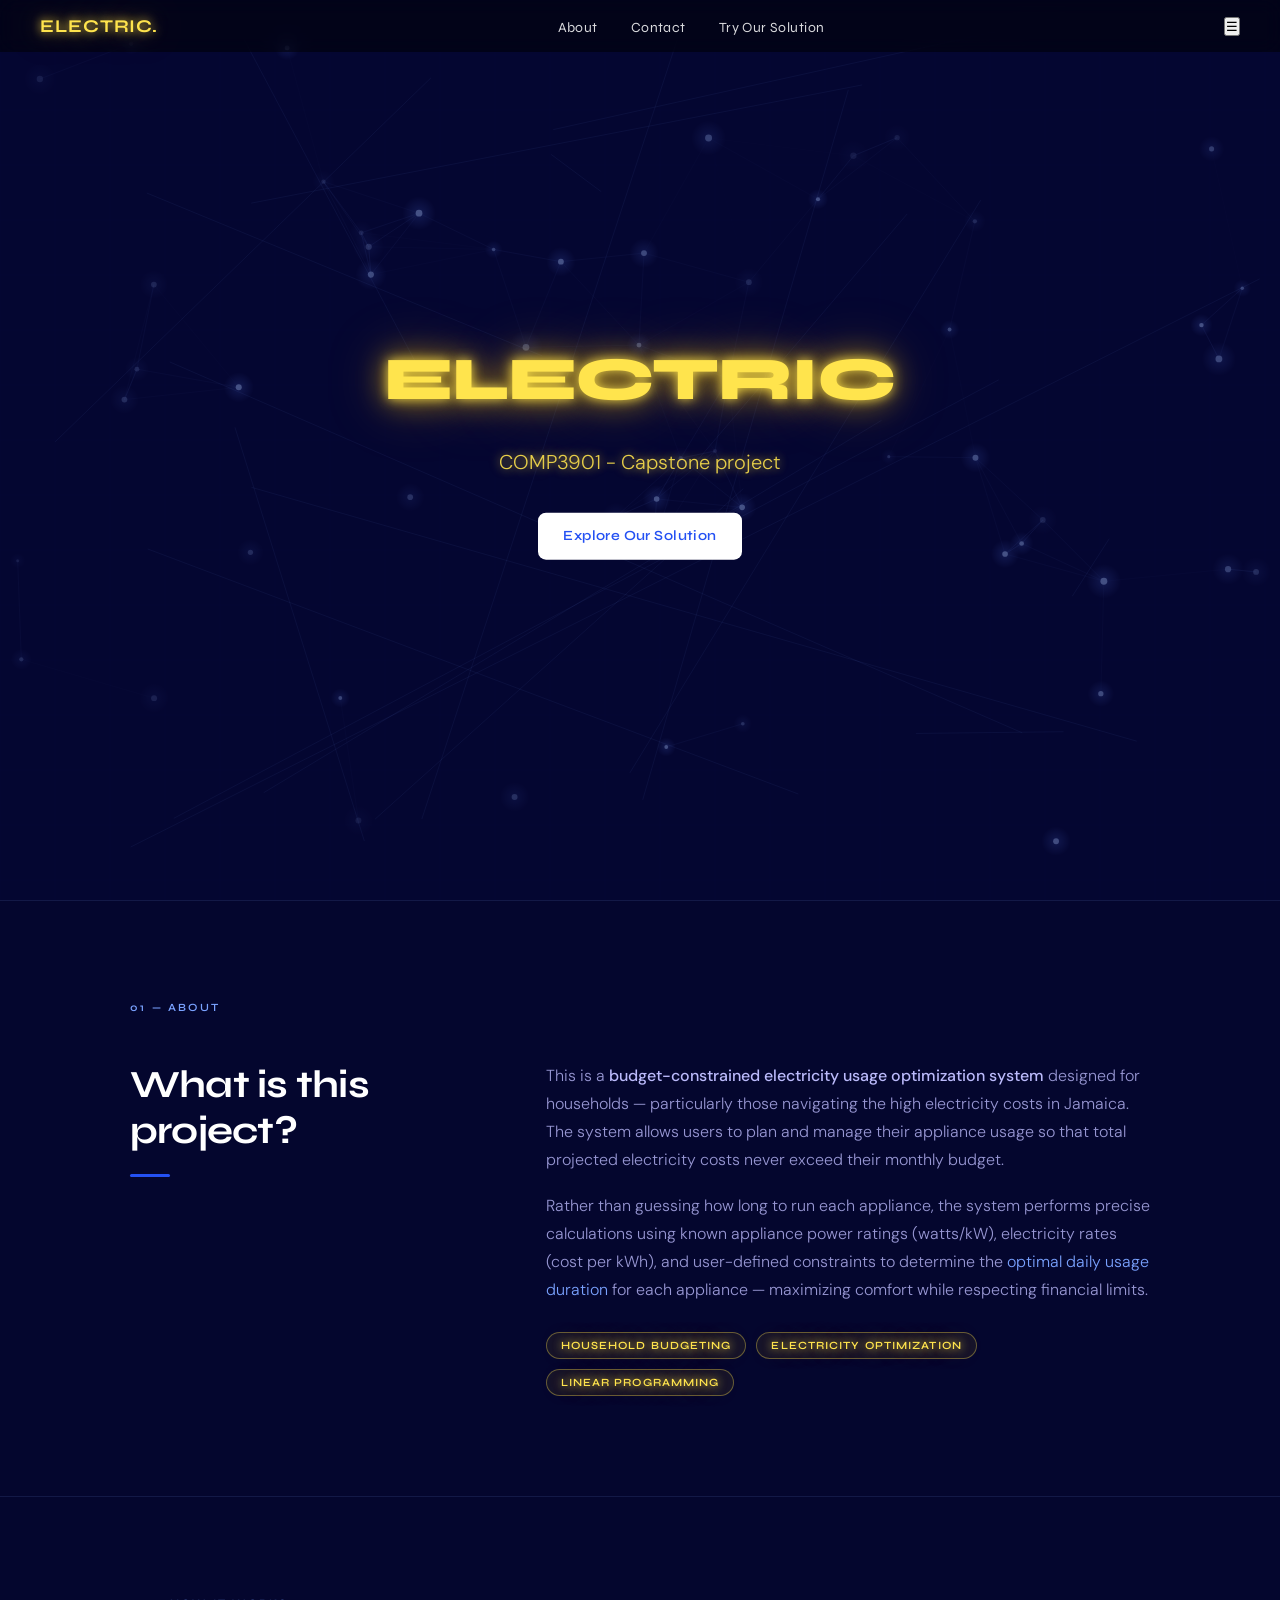
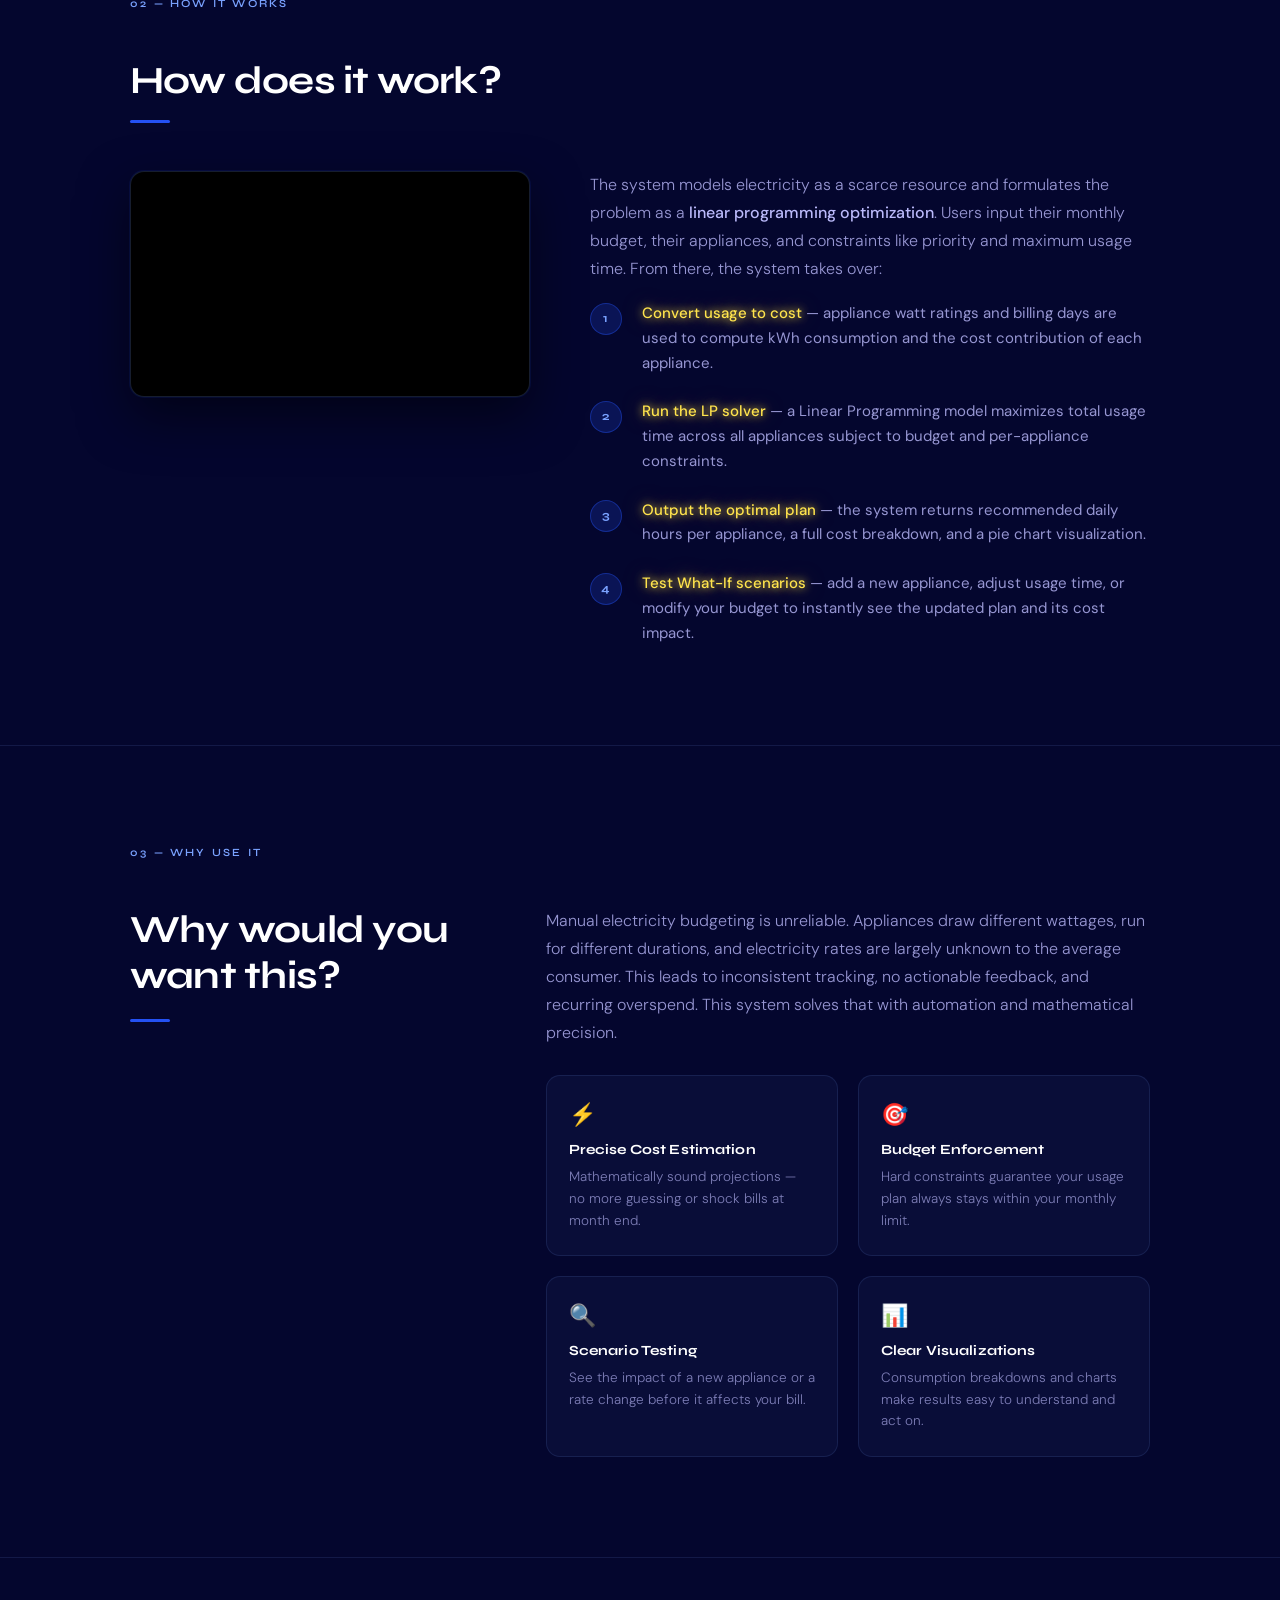
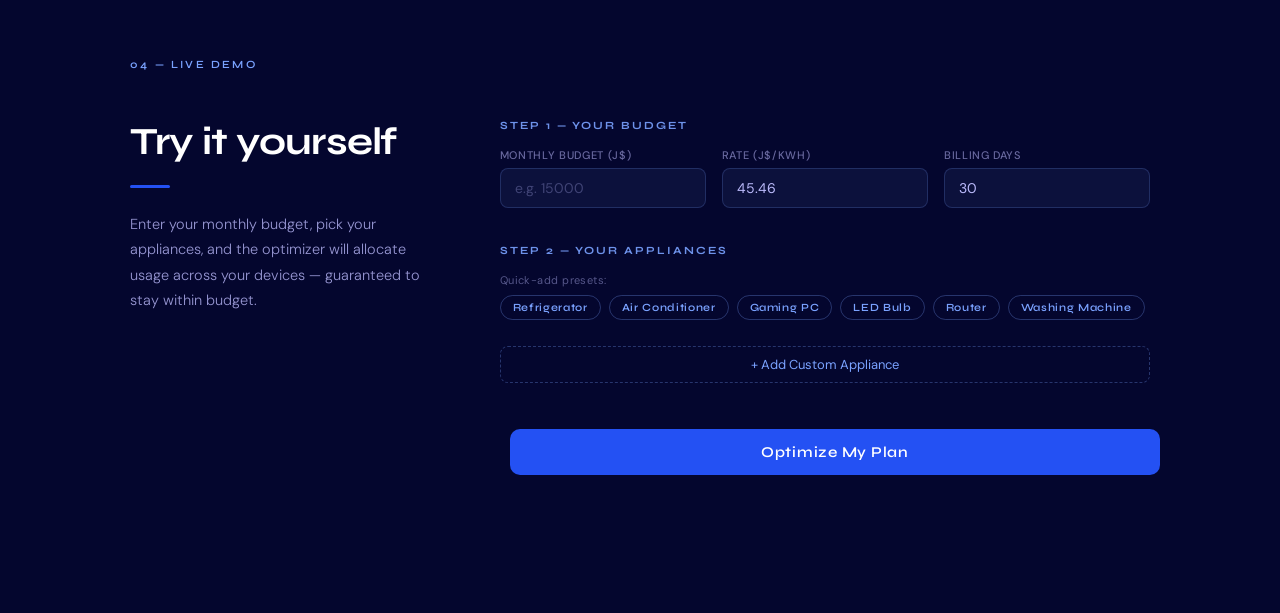
==== index.html @ 824e5304 "ELECTRIC Website 2026" ====
<!DOCTYPE html>
<html lang="en">
<head>
  <meta charset="UTF-8">
  <meta name="viewport" content="width=device-width, initial-scale=1.0">
  <title>ELECTRIC</title>
  <link rel="preconnect" href="https://fonts.googleapis.com">
  <link rel="preconnect" href="https://fonts.gstatic.com" crossorigin>
  <link href="https://fonts.googleapis.com/css2?family=Syne:wght@400;600;700;800&family=DM+Sans:ital,opsz,wght@0,9..40,300;0,9..40,400;0,9..40,500;1,9..40,300&display=swap" rel="stylesheet">
  <link rel="stylesheet" href="styles.css">
</head>

<body>

<!-- NAVBAR -->
<header class="navbar">
  <div class="nav-container">
    <div class="logo">ELECTRIC.</div>
    <nav class="nav-links">
      <a href="about.html">About</a>
      <a href="contact.html">Contact</a>
      <a href="#demo">Try Our Solution</a>
    </nav>
    <button class="menu-toggle">☰</button>
  </div>
</header>

<!-- HERO -->
<section class="hero">
  <canvas id="heroCanvas" class="hero-canvas"></canvas>
  <div class="hero-overlay"></div>
  <div class="flux-wrap">
    <svg class="flux-svg"></svg>
  </div>
  <div class="hero-content">
    <h1 class="hero-title">ELECTRIC</h1>
    <p class="hero-text">COMP3901 - Capstone project</p>
    <div class="hero-buttons">
      <a href="#demo" class="btn secondary">Explore Our Solution</a>
    </div>
  </div>
</section>

<!-- ============================
     SECTION 1: ABOUT
     ============================ -->
<section class="info-section about-section reveal-section" id="about">
  <div class="section-inner">
    <div class="section-label">01 — About</div>
    <div class="section-grid">
      <div class="section-left">
        <h2 class="section-heading">What is this project?</h2>
        <div class="accent-bar"></div>
      </div>
      <div class="section-right">
        <p class="section-body">
          This is a <strong>budget-constrained electricity usage optimization system</strong> designed for households — particularly those navigating the high electricity costs in Jamaica. The system allows users to plan and manage their appliance usage so that total projected electricity costs never exceed their monthly budget.
        </p>
        <p class="section-body">
          Rather than guessing how long to run each appliance, the system performs precise calculations using known appliance power ratings (watts/kW), electricity rates (cost per kWh), and user-defined constraints to determine the <em>optimal daily usage duration</em> for each appliance — maximizing comfort while respecting financial limits.
        </p>
        <div class="tag-row">
          <span class="tag">Household Budgeting</span>
          <span class="tag">Electricity Optimization</span>
          <span class="tag">Linear Programming</span>
        </div>
      </div>
    </div>
  </div>
</section>

<!-- ============================
     SECTION 2: HOW IT WORKS
     ============================ -->
<section class="info-section how-section reveal-section" id="how-it-works">
  <div class="section-inner">
    <div class="section-label">02 — How It Works</div>
    <div class="section-heading-row">
      <h2 class="section-heading">How does it work?</h2>
      <div class="accent-bar"></div>
    </div>
    <div class="section-grid how-grid">
      <div class="how-video-col">
        <div class="how-video-wrap">
          <iframe
            class="how-video"
            src="https://www.youtube-nocookie.com/embed/bsLIeDRQrJo"
            frameborder="0"
            allowfullscreen
            allow="accelerometer; autoplay; clipboard-write; encrypted-media; gyroscope; picture-in-picture">
          </iframe>
        </div>
      </div>
      <div class="section-right">
        <p class="section-body">
          The system models electricity as a scarce resource and formulates the problem as a <strong>linear programming optimization</strong>. Users input their monthly budget, their appliances, and constraints like priority and maximum usage time. From there, the system takes over:
        </p>
        <ol class="steps-list">
          <li class="step-item">
            <span class="step-num">1</span>
            <div>
              <strong>Convert usage to cost</strong> — appliance watt ratings and billing days are used to compute kWh consumption and the cost contribution of each appliance.
            </div>
          </li>
          <li class="step-item">
            <span class="step-num">2</span>
            <div>
              <strong>Run the LP solver</strong> — a Linear Programming model maximizes total usage time across all appliances subject to budget and per-appliance constraints.
            </div>
          </li>
          <li class="step-item">
            <span class="step-num">3</span>
            <div>
              <strong>Output the optimal plan</strong> — the system returns recommended daily hours per appliance, a full cost breakdown, and a pie chart visualization.
            </div>
          </li>
          <li class="step-item">
            <span class="step-num">4</span>
            <div>
              <strong>Test What-If scenarios</strong> — add a new appliance, adjust usage time, or modify your budget to instantly see the updated plan and its cost impact.
            </div>
          </li>
        </ol>
      </div>
    </div>

  </div>
</section>

<!-- ============================
     SECTION 3: WHY USE IT
     ============================ -->
<section class="info-section why-section reveal-section" id="why">
  <div class="section-inner">
    <div class="section-label">03 — Why Use It</div>
    <div class="section-grid">
      <div class="section-left">
        <h2 class="section-heading">Why would you want this?</h2>
        <div class="accent-bar"></div>
      </div>
      <div class="section-right">
        <p class="section-body">
          Manual electricity budgeting is unreliable. Appliances draw different wattages, run for different durations, and electricity rates are largely unknown to the average consumer. This leads to inconsistent tracking, no actionable feedback, and recurring overspend. This system solves that with automation and mathematical precision.
        </p>
        <div class="benefits-grid">
          <div class="benefit-card">
            <div class="benefit-icon">⚡</div>
            <h4>Precise Cost Estimation</h4>
            <p>Mathematically sound projections — no more guessing or shock bills at month end.</p>
          </div>
          <div class="benefit-card">
            <div class="benefit-icon">🎯</div>
            <h4>Budget Enforcement</h4>
            <p>Hard constraints guarantee your usage plan always stays within your monthly limit.</p>
          </div>
          <div class="benefit-card">
            <div class="benefit-icon">🔍</div>
            <h4>Scenario Testing</h4>
            <p>See the impact of a new appliance or a rate change before it affects your bill.</p>
          </div>
          <div class="benefit-card">
            <div class="benefit-icon">📊</div>
            <h4>Clear Visualizations</h4>
            <p>Consumption breakdowns and charts make results easy to understand and act on.</p>
          </div>
        </div>
      </div>
    </div>
  </div>
</section>


<!-- ============================
     SECTION 4: INTERACTIVE DEMO
     ============================ -->
<section class="info-section demo-section reveal-section" id="demo">
  <div class="section-inner">
    <div class="section-label">04 &mdash; Live Demo</div>
    <div class="section-grid demo-full-grid">
      <div class="section-left">
        <h2 class="section-heading">Try it yourself</h2>
        <div class="accent-bar"></div>
        <p class="section-body demo-left-sub">Enter your monthly budget, pick your appliances, and the optimizer will allocate usage across your devices &mdash; guaranteed to stay within budget.</p>
      </div>
      <div class="section-right">

        <div class="demo-step" id="demo-step-1">
          <div class="demo-step-label">Step 1 &mdash; Your Budget</div>
          <div class="demo-budget-row">
            <div class="demo-field">
              <label>Monthly Budget (J$)</label>
              <input type="number" id="demo-budget" placeholder="e.g. 15000" min="1000" />
            </div>
            <div class="demo-field">
              <label>Rate (J$/kWh)</label>
              <input type="number" id="demo-rate" value="45.46" step="0.01" />
            </div>
            <div class="demo-field">
              <label>Billing Days</label>
              <input type="number" id="demo-days" value="30" min="1" max="31" />
            </div>
          </div>
        </div>

        <div class="demo-step" id="demo-step-2">
          <div class="demo-step-label">Step 2 &mdash; Your Appliances</div>
          <div class="demo-appliance-presets">
            <div class="demo-preset-label">Quick-add presets:</div>
            <div class="demo-preset-chips" id="demo-preset-chips"></div>
          </div>
          <div class="demo-appliance-list" id="demo-appliance-list"></div>
          <button class="demo-add-custom-btn" id="demo-add-custom">+ Add Custom Appliance</button>
        </div>

        <div class="demo-step demo-step-run">
          <button class="btn primary demo-run-btn" id="demo-run-btn">Optimize My Plan</button>
          <div class="demo-error" id="demo-error"></div>
        </div>

        <div class="demo-results" id="demo-results" style="display:none;">
          <div class="demo-results-header">
            <div class="demo-results-title">Optimized Allocation</div>
            <div class="demo-results-meta" id="demo-results-meta"></div>
          </div>
          <div class="demo-results-table-wrap">
            <table class="demo-results-table" id="demo-results-table"></table>
          </div>
          <div class="demo-chart-wrap">
            <canvas id="demo-pie-chart" width="260" height="260"></canvas>
            <div class="demo-chart-legend" id="demo-chart-legend"></div>
          </div>
          <div class="demo-whatif-section" id="demo-whatif">
            <div class="demo-step-label">What-If Scenario</div>
            <p class="demo-whatif-desc">See what happens if you use one more appliance than planned.</p>
            <div class="demo-whatif-row">
              <select id="whatif-appliance" class="demo-select"></select>
              <input type="number" id="whatif-extra" placeholder="Extra uses" min="1" class="demo-whatif-input" />
              <button class="btn primary demo-whatif-btn" id="demo-whatif-btn">Run Scenario</button>
            </div>
            <div class="demo-whatif-result" id="demo-whatif-result"></div>
          </div>
        </div>

      </div>
    </div>
  </div>
</section>

<script src="script.js"></script>
</body>
</html>
---- styles.css ----
/* RESET */
* {
  margin: 0;
  padding: 0;
  box-sizing: border-box;
}

/* FONTS */
body {
  font-family: 'DM Sans', sans-serif;
  background: #04062e;
}

/* NAVBAR */
.navbar {
  position: fixed;
  width: 100%;
  top: 0;
  background: rgba(0,0,0,0.5);
  backdrop-filter: blur(10px);
  z-index: 1000;
}

.nav-container {
  display: flex;
  justify-content: space-between;
  align-items: center;
  padding: 15px 40px;
  color: white;
  font-family: 'Syne', sans-serif;
}

.logo {
  font-weight: 700;
  font-size: 18px;
  letter-spacing: 0.05em;
  color: #FFE44D;
  text-shadow:
    0 0 10px rgba(255, 228, 77, 0.9),
    0 0 25px rgba(255, 200, 0, 0.6),
    0 0 50px rgba(255, 180, 0, 0.35);
  animation: heroGlowPulse 3s ease-in-out infinite;
}

.nav-links a {
  margin: 0 15px;
  text-decoration: none;
  color: white;
  font-size: 14px;
  letter-spacing: 0.03em;
  opacity: 0.85;
  transition: opacity 0.2s;
}
.nav-links a:hover { opacity: 1; }

/* HERO */
.hero {
  position: relative;
  height: 100vh;
  overflow: hidden;
}

/* ANIMATED CANVAS BACKGROUND */
.hero-canvas {
  position: absolute;
  top: 0;
  left: 0;
  width: 100%;
  height: 100%;
  z-index: -3;
}

/* DARK OVERLAY */
.hero-overlay {
  position: absolute;
  inset: 0;
  background: rgba(5, 7, 63, 0.6);
  z-index: -2;
}

/* GRID BACKGROUND */
.flux-wrap {
  position: absolute;
  inset: 0;
  z-index: -1;
}

.flux-svg {
  width: 100%;
  height: 100%;
}

/* TEXT CONTENT */
.hero-content {
  position: relative;
  z-index: 2;
  max-width: 900px;
  margin: auto;
  top: 50%;
  transform: translateY(-50%);
  color: #BBBAFB;
  font-size: 28px;
  line-height: 1.6;
  text-align: center;
  padding: 20px;
  font-family: 'Syne', sans-serif;
  transition: all 0.3s ease-out;
}

.hero-title {
  font-size: clamp(2.2rem, 5vw, 3.8rem);
  font-weight: 800;
  letter-spacing: -0.02em;
  margin-bottom: 18px;
  color: #FFE44D;
  text-shadow:
    0 0 12px rgba(255, 228, 77, 0.9),
    0 0 30px rgba(255, 200, 0, 0.7),
    0 0 60px rgba(255, 180, 0, 0.4);
  animation: heroGlowPulse 3s ease-in-out infinite;
}

.hero-text {
  color: #FFE44D;
  font-family: 'DM Sans', sans-serif;
  font-size: clamp(1rem, 2vw, 1.25rem);
  font-weight: 300;
  opacity: 0.9;
  text-shadow:
    0 0 8px rgba(255, 228, 77, 0.7),
    0 0 20px rgba(255, 200, 0, 0.4);
}

@keyframes heroGlowPulse {
  0%, 100% {
    text-shadow:
      0 0 12px rgba(255, 228, 77, 0.9),
      0 0 30px rgba(255, 200, 0, 0.7),
      0 0 60px rgba(255, 180, 0, 0.4);
  }
  50% {
    text-shadow:
      0 0 20px rgba(255, 228, 77, 1),
      0 0 50px rgba(255, 200, 0, 0.9),
      0 0 90px rgba(255, 180, 0, 0.6);
  }
}


/* BUTTONS */
.hero-buttons {
  margin-top: 25px;
}

.btn {
  padding: 12px 25px;
  border-radius: 8px;
  text-decoration: none;
  margin: 10px;
  display: inline-block;
  font-family: 'Syne', sans-serif;
  font-weight: 600;
  font-size: 14px;
  letter-spacing: 0.03em;
  transition: transform 0.2s, box-shadow 0.2s;
}
.btn:hover { transform: translateY(-2px); box-shadow: 0 8px 24px rgba(36,81,243,0.3); }

.primary {
  background: #2451F3;
  color: white;
}

.secondary {
  background: white;
  color: #2451F3;
}


/* ============================================
   INFO SECTIONS (About / How / Why)
   ============================================ */

.info-section {
  background: #04062e;
  color: #BBBAFB;
  padding: 100px 0;
  border-top: 1px solid rgba(122, 162, 255, 0.12);
}



.section-inner {
  max-width: 1100px;
  margin: 0 auto;
  padding: 0 40px;
}

.section-label {
  font-family: 'Syne', sans-serif;
  font-size: 11px;
  font-weight: 600;
  letter-spacing: 0.2em;
  text-transform: uppercase;
  color: #7aa2ff;
  margin-bottom: 48px;
  opacity: 0.8;
}

.section-grid {
  display: grid;
  grid-template-columns: 1fr 1.7fr;
  gap: 60px;
  align-items: start;
}

.section-heading {
  font-family: 'Syne', sans-serif;
  font-size: clamp(1.8rem, 3vw, 2.5rem);
  font-weight: 700;
  line-height: 1.2;
  color: #ffffff;
  letter-spacing: -0.02em;
}

.accent-bar {
  width: 40px;
  height: 3px;
  background: #2451F3;
  border-radius: 2px;
  margin-top: 20px;
}

.section-body {
  font-size: 16px;
  line-height: 1.75;
  color: rgba(187, 186, 251, 0.8);
  margin-bottom: 18px;
  font-weight: 300;
}

.section-body strong {
  color: #BBBAFB;
  font-weight: 500;
}

.section-body em {
  color: #7aa2ff;
  font-style: normal;
}

/* TAGS */
.tag-row {
  display: flex;
  flex-wrap: wrap;
  gap: 10px;
  margin-top: 28px;
}

.tag {
  font-family: 'Syne', sans-serif;
  font-size: 11px;
  font-weight: 600;
  letter-spacing: 0.1em;
  text-transform: uppercase;
  padding: 6px 14px;
  border: 1px solid rgba(255, 228, 77, 0.35);
  border-radius: 100px;
  color: #FFE44D;
  background: rgba(255, 200, 0, 0.07);
  text-shadow:
    0 0 8px rgba(255, 228, 77, 0.9),
    0 0 20px rgba(255, 200, 0, 0.5);
  animation: heroGlowPulse 3s ease-in-out infinite;
}

/* STEPS LIST */
.steps-list {
  list-style: none;
  display: flex;
  flex-direction: column;
  gap: 24px;
  margin-top: 10px;
}

.step-item {
  display: flex;
  gap: 20px;
  align-items: flex-start;
  font-size: 15px;
  line-height: 1.65;
  color: rgba(187, 186, 251, 0.8);
}

.step-item strong {
  color: #FFE44D;
  font-weight: 500;
  text-shadow:
    0 0 8px rgba(255, 228, 77, 0.9),
    0 0 20px rgba(255, 200, 0, 0.5);
  animation: heroGlowPulse 3s ease-in-out infinite;
}

.step-num {
  flex-shrink: 0;
  width: 32px;
  height: 32px;
  border-radius: 50%;
  background: rgba(36, 81, 243, 0.2);
  border: 1px solid rgba(36, 81, 243, 0.4);
  display: flex;
  align-items: center;
  justify-content: center;
  font-family: 'Syne', sans-serif;
  font-size: 12px;
  font-weight: 700;
  color: #7aa2ff;
  margin-top: 2px;
}

/* BENEFITS GRID */
.benefits-grid {
  display: grid;
  grid-template-columns: 1fr 1fr;
  gap: 20px;
  margin-top: 28px;
}

.benefit-card {
  background: rgba(122, 162, 255, 0.05);
  border: 1px solid rgba(122, 162, 255, 0.12);
  border-radius: 14px;
  padding: 24px 22px;
  transition: border-color 0.3s, background 0.3s, transform 0.3s;
}

.benefit-card:hover {
  border-color: rgba(36, 81, 243, 0.4);
  background: rgba(36, 81, 243, 0.08);
  transform: translateY(-3px);
}

.benefit-icon {
  font-size: 22px;
  margin-bottom: 12px;
}

.benefit-card h4 {
  font-family: 'Syne', sans-serif;
  font-size: 14px;
  font-weight: 700;
  color: #ffffff;
  margin-bottom: 8px;
  letter-spacing: 0.01em;
}

.benefit-card p {
  font-size: 13.5px;
  line-height: 1.6;
  color: rgba(187, 186, 251, 0.65);
  font-weight: 300;
}

/* SCROLL REVEAL ANIMATION */
/* Sections themselves stay visible — children animate in */
.reveal-section {
  opacity: 1;
  transform: none;
}

/* Children start hidden and slide up */
.reveal-child {
  opacity: 0;
  transform: translateY(28px);
  transition: opacity 0.65s cubic-bezier(0.22, 1, 0.36, 1),
              transform 0.65s cubic-bezier(0.22, 1, 0.36, 1);
}

.reveal-child.visible {
  opacity: 1;
  transform: translateY(0);
}

/* Benefit cards get springier hover while still transitioning */
.benefit-card.reveal-child {
  transition: opacity 0.7s cubic-bezier(0.22, 1, 0.36, 1),
              transform 0.7s cubic-bezier(0.22, 1, 0.36, 1),
              border-color 0.3s, background 0.3s;
}

/* RESPONSIVE */
@media (max-width: 768px) {
  .section-grid {
    grid-template-columns: 1fr;
    gap: 32px;
  }

  .benefits-grid {
    grid-template-columns: 1fr;
  }

  .section-inner {
    padding: 0 24px;
  }

  .info-section {
    padding: 72px 0;
  }
}

/* ============================================
   HOW-IT-WORKS VIDEO LAYOUT
   ============================================ */

.section-heading-row {
  margin-bottom: 48px;
}

.section-heading-row .accent-bar {
  margin-top: 16px;
}

.how-grid {
  grid-template-columns: 1fr 1.4fr;
  align-items: start;
}

.how-video-col {
  position: sticky;
  top: 100px;
}

.how-video-wrap {
  border-radius: 14px;
  overflow: hidden;
  border: 1px solid rgba(122, 162, 255, 0.18);
  background: #000;
  box-shadow:
    0 0 0 1px rgba(36, 81, 243, 0.1),
    0 20px 50px rgba(0, 0, 0, 0.5);
}

.how-video {
  width: 100%;
  display: block;
  border-radius: 14px;
  aspect-ratio: 16 / 9;
  height: auto;
}

@media (max-width: 768px) {
  .how-grid {
    grid-template-columns: 1fr;
  }

  .how-video-col {
    position: static;
  }
}

/* ============================================
   DEMO SECTION
   ============================================ */

.demo-section {
  background: #04062e;
}

.demo-full-grid {
  grid-template-columns: 1fr 2.1fr !important;
}

.demo-left-sub {
  margin-top: 24px;
  font-size: 14.5px;
}

.demo-step {
  margin-bottom: 36px;
}

.demo-step-label {
  font-family: 'Syne', sans-serif;
  font-size: 11px;
  font-weight: 700;
  letter-spacing: 0.18em;
  text-transform: uppercase;
  color: #7aa2ff;
  margin-bottom: 16px;
  opacity: 0.9;
}

.demo-budget-row {
  display: flex;
  gap: 16px;
  flex-wrap: wrap;
}

.demo-field {
  display: flex;
  flex-direction: column;
  gap: 6px;
  flex: 1;
  min-width: 120px;
}

.demo-field label {
  font-size: 11px;
  font-weight: 500;
  letter-spacing: 0.06em;
  text-transform: uppercase;
  color: rgba(187, 186, 251, 0.55);
}

.demo-field input,
.demo-select {
  background: rgba(122, 162, 255, 0.07);
  border: 1px solid rgba(122, 162, 255, 0.2);
  border-radius: 8px;
  color: #BBBAFB;
  font-family: 'DM Sans', sans-serif;
  font-size: 14px;
  padding: 10px 14px;
  outline: none;
  transition: border-color 0.2s, background 0.2s;
  width: 100%;
}

.demo-field input:focus,
.demo-select:focus {
  border-color: rgba(36, 81, 243, 0.6);
  background: rgba(36, 81, 243, 0.1);
}

.demo-field input::placeholder {
  color: rgba(187, 186, 251, 0.3);
}

.demo-appliance-presets {
  margin-bottom: 14px;
}

.demo-preset-label {
  font-size: 11px;
  color: rgba(187, 186, 251, 0.45);
  margin-bottom: 8px;
  letter-spacing: 0.04em;
}

.demo-preset-chips {
  display: flex;
  flex-wrap: wrap;
  gap: 8px;
}

.demo-preset-chip {
  font-family: 'Syne', sans-serif;
  font-size: 11px;
  font-weight: 600;
  letter-spacing: 0.06em;
  padding: 5px 12px;
  border-radius: 100px;
  border: 1px solid rgba(122, 162, 255, 0.3);
  background: transparent;
  color: #7aa2ff;
  cursor: pointer;
  transition: background 0.2s, border-color 0.2s, color 0.2s;
}

.demo-preset-chip:hover,
.demo-preset-chip.active {
  background: rgba(36, 81, 243, 0.18);
  border-color: rgba(36, 81, 243, 0.6);
  color: #fff;
}

.demo-appliance-list {
  display: flex;
  flex-direction: column;
  gap: 10px;
  margin-bottom: 12px;
}

.demo-appliance-row {
  display: grid;
  grid-template-columns: 1fr 90px 90px 70px 70px 36px;
  gap: 8px;
  align-items: center;
  background: rgba(122, 162, 255, 0.04);
  border: 1px solid rgba(122, 162, 255, 0.1);
  border-radius: 10px;
  padding: 10px 12px;
  transition: border-color 0.2s;
}

.demo-appliance-row:hover {
  border-color: rgba(122, 162, 255, 0.22);
}

.demo-appliance-row input {
  background: rgba(122, 162, 255, 0.06);
  border: 1px solid rgba(122, 162, 255, 0.15);
  border-radius: 6px;
  color: #BBBAFB;
  font-family: 'DM Sans', sans-serif;
  font-size: 13px;
  padding: 7px 10px;
  outline: none;
  width: 100%;
  transition: border-color 0.2s;
}

.demo-appliance-row input:focus {
  border-color: rgba(36, 81, 243, 0.5);
}

.demo-appliance-row input::placeholder {
  color: rgba(187, 186, 251, 0.3);
}

.demo-row-header {
  display: grid;
  grid-template-columns: 1fr 90px 90px 70px 70px 36px;
  gap: 8px;
  padding: 0 12px;
  margin-bottom: 4px;
}

.demo-row-header span {
  font-size: 10px;
  letter-spacing: 0.08em;
  text-transform: uppercase;
  color: rgba(187, 186, 251, 0.35);
  font-weight: 500;
}

.demo-remove-btn {
  background: none;
  border: 1px solid rgba(255, 80, 80, 0.25);
  border-radius: 6px;
  color: rgba(255, 100, 100, 0.6);
  cursor: pointer;
  font-size: 14px;
  width: 36px;
  height: 36px;
  display: flex;
  align-items: center;
  justify-content: center;
  transition: background 0.2s, color 0.2s;
}

.demo-remove-btn:hover {
  background: rgba(255, 80, 80, 0.12);
  color: #ff6464;
}

.demo-add-custom-btn {
  background: none;
  border: 1px dashed rgba(122, 162, 255, 0.3);
  border-radius: 8px;
  color: #7aa2ff;
  cursor: pointer;
  font-family: 'DM Sans', sans-serif;
  font-size: 13px;
  padding: 9px 18px;
  transition: background 0.2s, border-color 0.2s;
  width: 100%;
  text-align: center;
}

.demo-add-custom-btn:hover {
  background: rgba(36, 81, 243, 0.07);
  border-color: rgba(36, 81, 243, 0.5);
}

.demo-step-run {
  margin-bottom: 0;
}

.demo-run-btn {
  width: 100%;
  padding: 14px;
  font-size: 15px;
  text-align: center;
  border: none;
  cursor: pointer;
  border-radius: 10px;
  letter-spacing: 0.05em;
}

.demo-error {
  color: #ff7070;
  font-size: 13px;
  margin-top: 10px;
  min-height: 18px;
}

.demo-results {
  margin-top: 40px;
  border-top: 1px solid rgba(122, 162, 255, 0.12);
  padding-top: 32px;
  animation: fadeSlideUp 0.5s ease;
}

@keyframes fadeSlideUp {
  from { opacity: 0; transform: translateY(16px); }
  to   { opacity: 1; transform: translateY(0); }
}

.demo-results-header {
  display: flex;
  justify-content: space-between;
  align-items: flex-end;
  margin-bottom: 20px;
  flex-wrap: wrap;
  gap: 10px;
}

.demo-results-title {
  font-family: 'Syne', sans-serif;
  font-size: 16px;
  font-weight: 700;
  color: #fff;
  letter-spacing: 0.01em;
}

.demo-results-meta {
  font-size: 13px;
  color: rgba(187, 186, 251, 0.6);
  text-align: right;
}

.demo-results-meta strong {
  color: #FFE44D;
}

.demo-results-table-wrap {
  overflow-x: auto;
  margin-bottom: 28px;
}

.demo-results-table {
  width: 100%;
  border-collapse: collapse;
  font-size: 13.5px;
}

.demo-results-table th {
  font-family: 'Syne', sans-serif;
  font-size: 10px;
  font-weight: 700;
  letter-spacing: 0.1em;
  text-transform: uppercase;
  color: rgba(187, 186, 251, 0.45);
  text-align: left;
  padding: 8px 12px;
  border-bottom: 1px solid rgba(122, 162, 255, 0.1);
}

.demo-results-table td {
  padding: 11px 12px;
  color: rgba(187, 186, 251, 0.85);
  border-bottom: 1px solid rgba(122, 162, 255, 0.06);
  vertical-align: middle;
}

.demo-results-table tr:last-child td {
  border-bottom: none;
}

.demo-results-table tr:hover td {
  background: rgba(122, 162, 255, 0.04);
}

.demo-usage-bar-wrap {
  width: 100px;
}

.demo-usage-bar-bg {
  background: rgba(122, 162, 255, 0.1);
  border-radius: 100px;
  height: 6px;
  overflow: hidden;
}

.demo-usage-bar-fill {
  height: 6px;
  border-radius: 100px;
  background: linear-gradient(90deg, #2451F3, #7aa2ff);
  transition: width 0.5s ease;
}

.demo-usage-bar-fill.over {
  background: linear-gradient(90deg, #f32424, #ff7a7a);
}

.demo-pct-label {
  font-size: 11px;
  color: rgba(187, 186, 251, 0.5);
  margin-top: 3px;
}

.demo-cost-cell {
  color: #FFE44D;
  font-weight: 500;
  font-family: 'Syne', sans-serif;
  font-size: 13px;
}

.demo-name-cell {
  font-weight: 500;
  color: #fff;
}

.demo-chart-wrap {
  display: flex;
  align-items: center;
  gap: 32px;
  margin-bottom: 36px;
  flex-wrap: wrap;
}

.demo-chart-legend {
  flex: 1;
  display: flex;
  flex-direction: column;
  gap: 8px;
  min-width: 160px;
}

.demo-legend-item {
  display: flex;
  align-items: center;
  gap: 10px;
  font-size: 13px;
  color: rgba(187, 186, 251, 0.75);
}

.demo-legend-dot {
  width: 10px;
  height: 10px;
  border-radius: 50%;
  flex-shrink: 0;
}

.demo-legend-name { flex: 1; }

.demo-legend-pct {
  font-family: 'Syne', sans-serif;
  font-size: 12px;
  font-weight: 600;
  color: #7aa2ff;
}

.demo-whatif-section {
  border-top: 1px solid rgba(122, 162, 255, 0.1);
  padding-top: 28px;
}

.demo-whatif-desc {
  font-size: 13.5px;
  color: rgba(187, 186, 251, 0.55);
  margin-bottom: 14px;
}

.demo-whatif-row {
  display: flex;
  gap: 10px;
  align-items: center;
  flex-wrap: wrap;
}

.demo-whatif-row .demo-select {
  flex: 1;
  min-width: 140px;
}

.demo-whatif-input {
  width: 110px;
  background: rgba(122, 162, 255, 0.07);
  border: 1px solid rgba(122, 162, 255, 0.2);
  border-radius: 8px;
  color: #BBBAFB;
  font-family: 'DM Sans', sans-serif;
  font-size: 14px;
  padding: 10px 14px;
  outline: none;
}

.demo-whatif-btn {
  white-space: nowrap;
  cursor: pointer;
  border: none;
}

.demo-whatif-result {
  margin-top: 16px;
  min-height: 0;
  transition: all 0.3s ease;
}

.demo-whatif-card {
  background: rgba(122, 162, 255, 0.06);
  border: 1px solid rgba(122, 162, 255, 0.15);
  border-radius: 10px;
  padding: 16px 20px;
}

.demo-whatif-card.over {
  border-color: rgba(255, 100, 100, 0.3);
  background: rgba(255, 80, 80, 0.05);
}

.demo-whatif-stat {
  display: flex;
  justify-content: space-between;
  margin-bottom: 6px;
  font-size: 13px;
}

.demo-whatif-stat span:last-child {
  font-weight: 600;
  color: #FFE44D;
  font-family: 'Syne', sans-serif;
}

.demo-whatif-stat.over span:last-child { color: #ff7070; }

@media (max-width: 768px) {
  .demo-full-grid {
    grid-template-columns: 1fr !important;
  }

  .demo-appliance-row {
    grid-template-columns: 1fr 1fr 36px;
  }

  .demo-row-header { display: none; }

  .demo-whatif-row {
    flex-direction: column;
    align-items: stretch;
  }

  .demo-whatif-input { width: 100%; }

  .demo-chart-wrap {
    flex-direction: column;
    align-items: flex-start;
  }
}
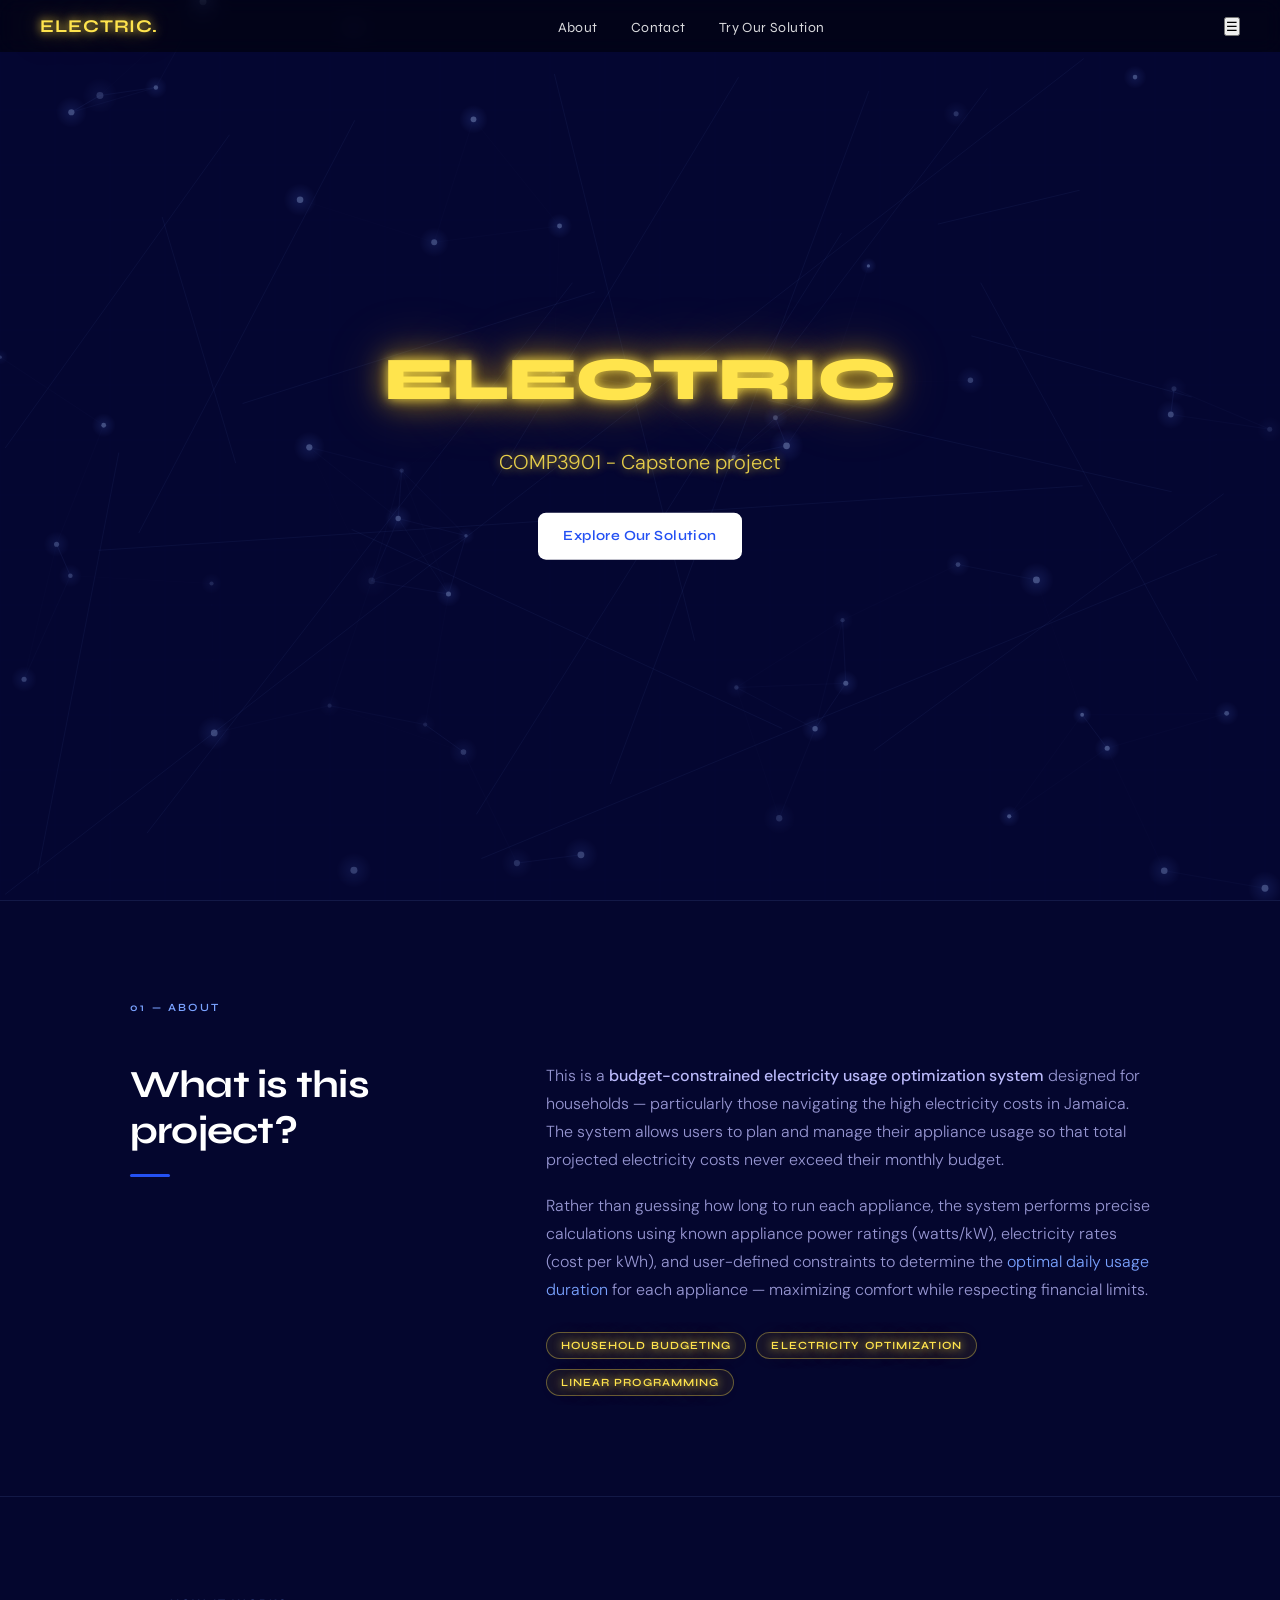
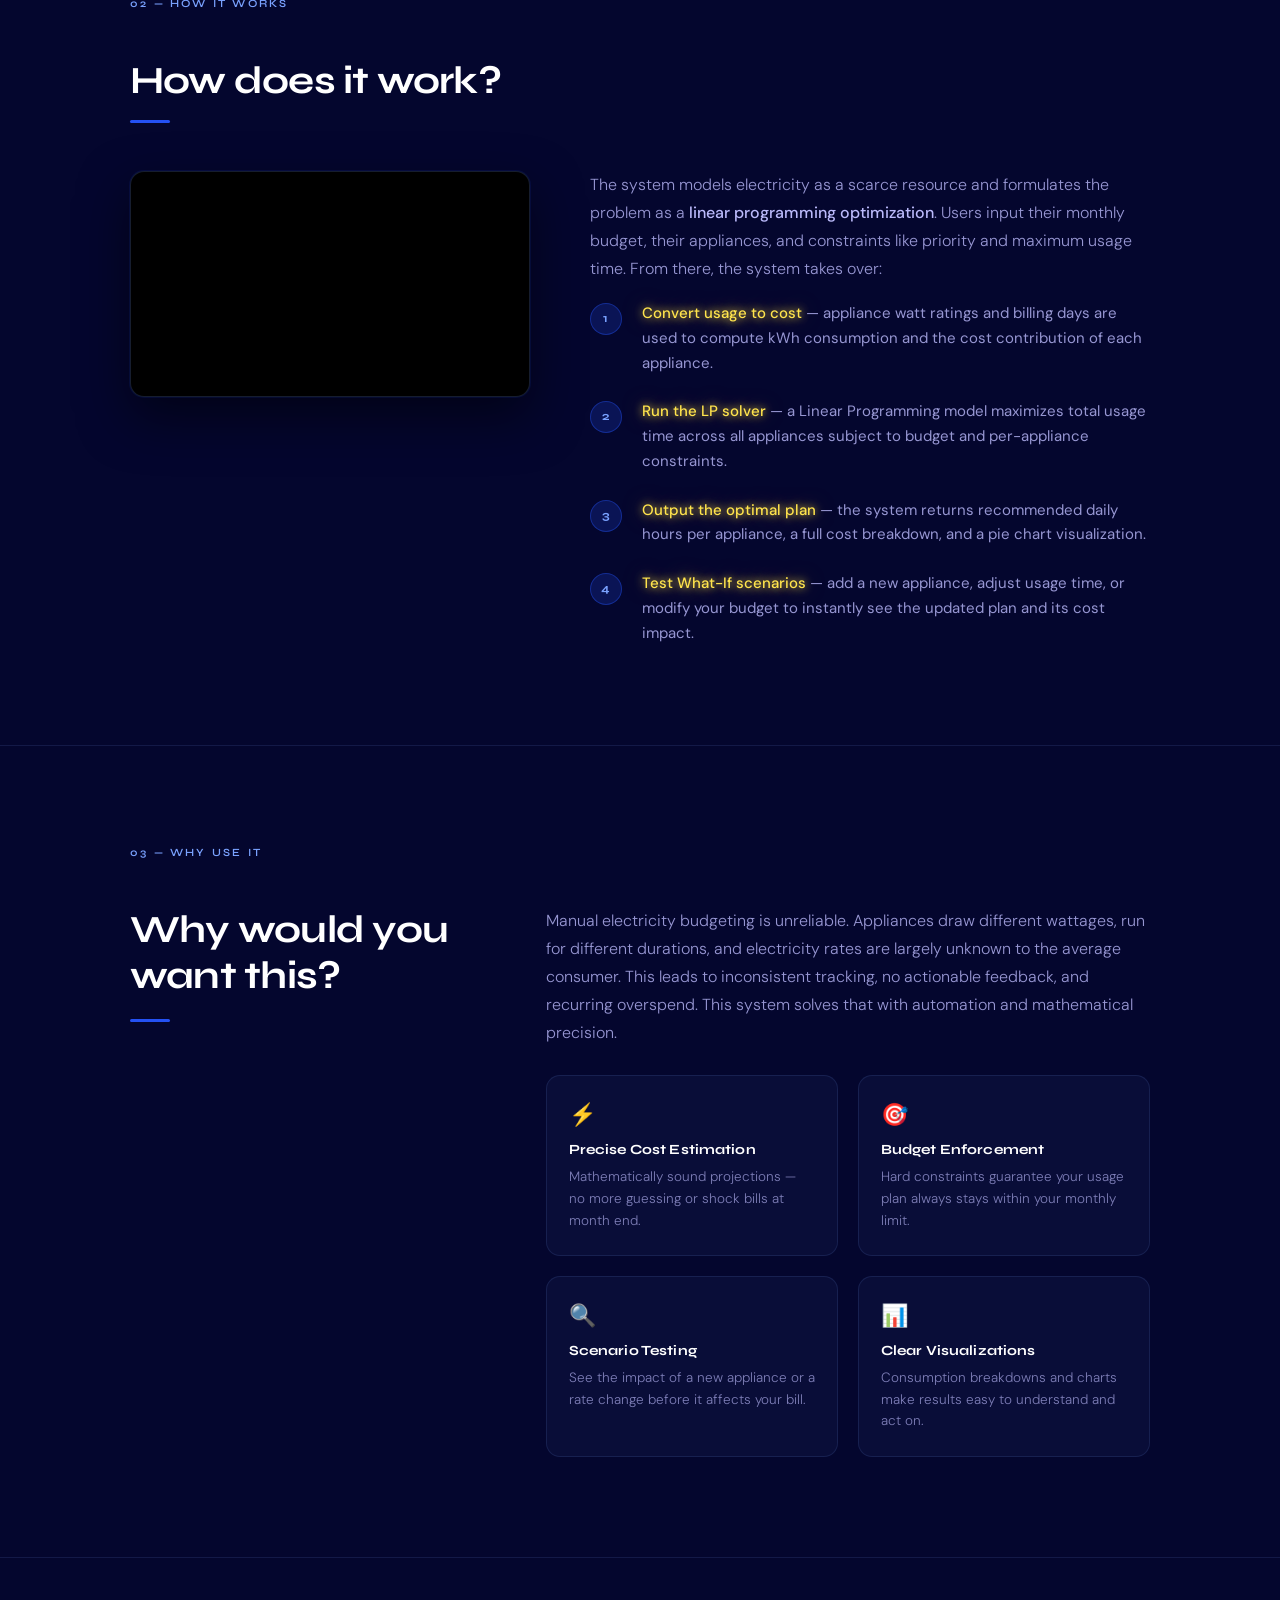
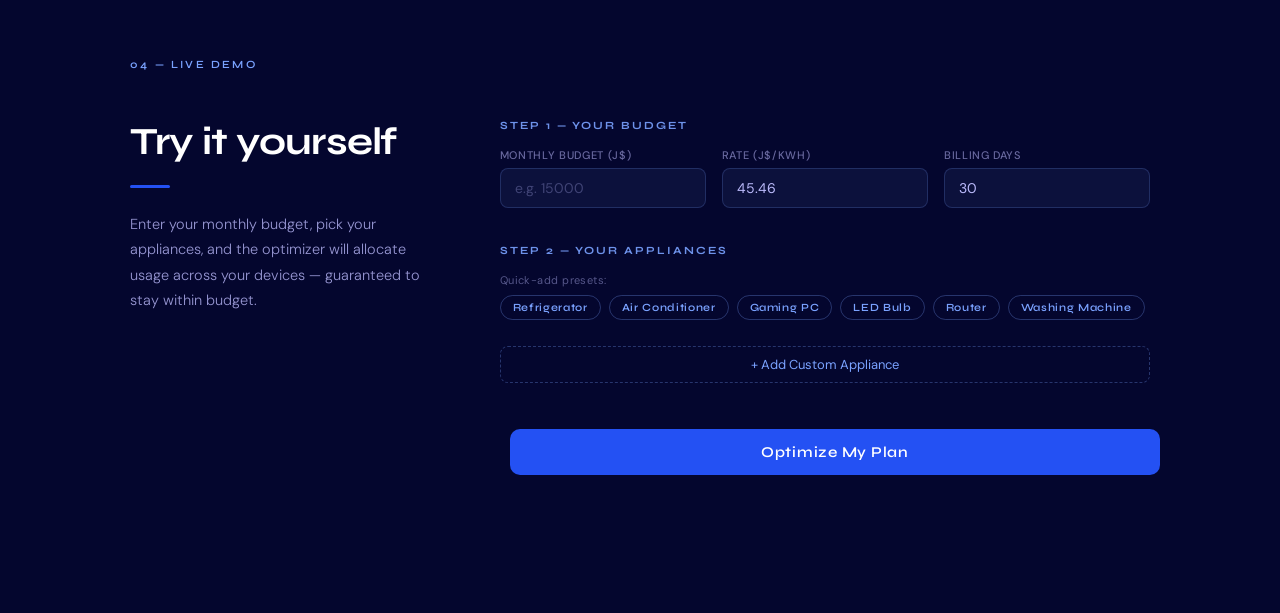
==== commit 6640889c: "UpdateD index.html" ====
--- a/index.html
+++ b/index.html
@@ -17,8 +17,8 @@
   <div class="nav-container">
     <div class="logo">ELECTRIC.</div>
     <nav class="nav-links">
-      <a href="about.html">About</a>
-      <a href="contact.html">Contact</a>
+      <a href="About.html">About</a>
+      <a href="Contact.html">Contact</a>
       <a href="#demo">Try Our Solution</a>
     </nav>
     <button class="menu-toggle">☰</button>
@@ -248,4 +248,4 @@
 
 <script src="script.js"></script>
 </body>
-</html>+</html>
